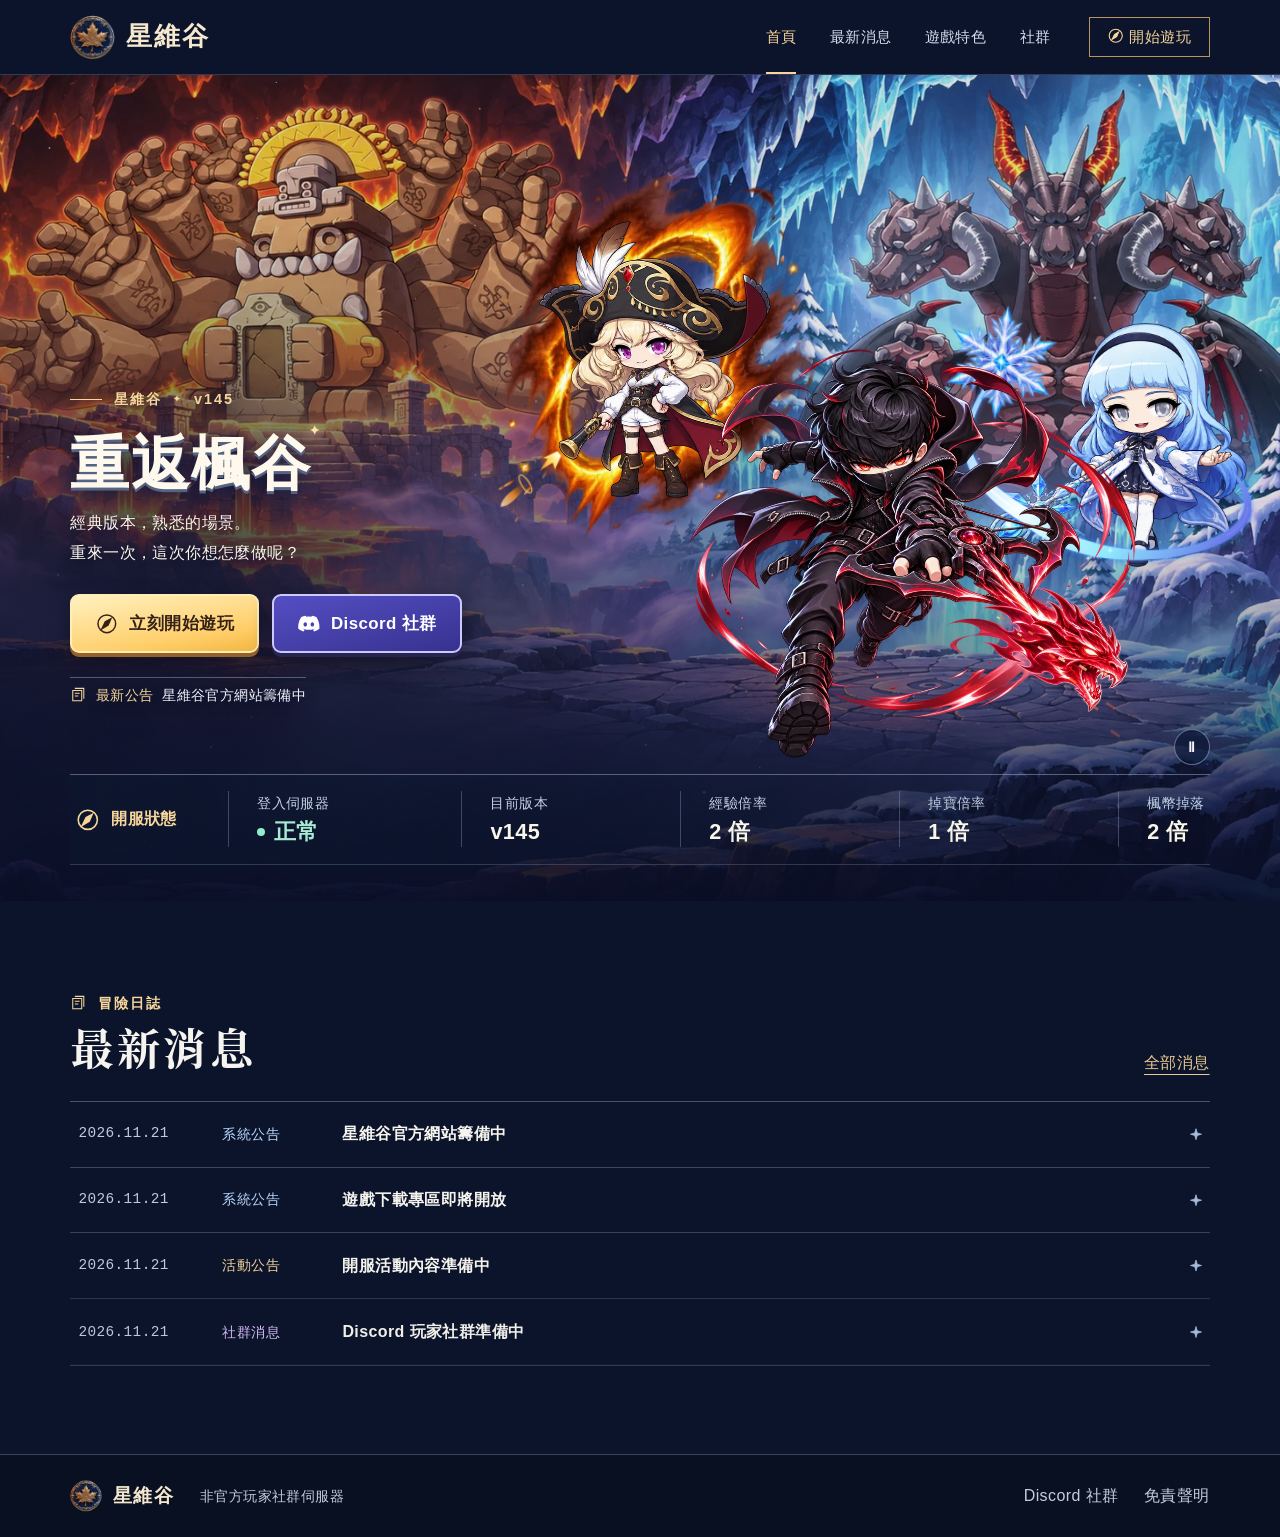
==== index.html @ 682af088 "Add files via upload 星維谷官網首次上傳" ====
<!doctype html>
<html lang="zh-Hant-TW"><head><meta charset="utf-8"><meta name="viewport" content="width=device-width, initial-scale=1">
<title>炎魔與闇黑龍王・三人共鬥｜星維谷</title><meta name="description" content="星維谷 v145 非官方玩家社群。查看登入狀態、遊戲倍率、最新公告與下載資訊。"><meta name="theme-color" content="#0c1732">
<meta property="og:title" content="炎魔與闇黑龍王・三人共鬥｜星維谷"><meta property="og:description" content="星維谷 v145 非官方玩家社群。查看登入狀態、遊戲倍率、最新公告與下載資訊。">
<link rel="icon" href="assets/hero/maple-medal.webp"><link rel="stylesheet" href="styles.css"><link rel="stylesheet" href="scene.css"><link rel="stylesheet" href="maple-party.css"><link rel="stylesheet" href="./trio.css">
<script type="module" src="app.js"></script></head><body><a class="skip" href="#main">跳至主要內容</a>
<header class="site-header"><div class="header-inner"><a class="brand" href="./" aria-label="星維谷首頁"><img src="assets/hero/maple-medal.webp" width="45" height="45" alt=""><span>星維谷</span></a>
<nav class="wide-nav" aria-label="主選單"><a href="./" aria-current="page">首頁</a><a href="news/">最新消息</a><a href="features/">遊戲特色</a><a href="community/">社群</a></nav>
<a class="nav-play" href="play/"><svg aria-hidden="true" class="icon" viewBox="0 0 24 24" fill="none" stroke="currentColor" stroke-width="1.5"><circle cx="12" cy="12" r="9"/><path d="m16 7-2.7 6.3L7 17l3.5-7Z" fill="currentColor"/></svg> 開始遊玩</a>
<details class="menu"><summary aria-label="網站選單"><svg aria-hidden="true" class="icon" viewBox="0 0 24 24" fill="none" stroke="currentColor" stroke-width="1.5"><path d="M3 7h18M3 12h18M3 17h18"/></svg></summary><nav aria-label="行動版主選單"><a href="./" aria-current="page">首頁</a><a href="news/">最新消息</a><a href="features/">遊戲特色</a><a href="community/">社群</a><a href="play/">開始遊玩</a><a href="disclaimer/">免責聲明</a></nav></details>
</div></header><main id="main" tabindex="-1"><section class="hero" aria-labelledby="hero-title">
    <picture class="landscape" aria-hidden="true"><source media="(max-width: 760px)" srcset="assets/hero/bosses-small.webp"><img src="assets/hero/bosses.webp" fetchpriority="high" alt=""></picture>
    <canvas class="galaxy" aria-hidden="true"></canvas><div class="shade"></div>
    <div class="hero-body wrap"><div class="hero-copy">
    <p class="eyebrow"><span class="hairline"></span> 星維谷 <span class="tiny-star">✦</span> v145</p>
    <h1 id="hero-title">重返楓谷</h1><p class="hero-intro">經典版本，熟悉的場景。<br>重來一次，這次你想怎麼做呢？</p>
    <div class="actions"><a class="action gold" href="play/"><svg aria-hidden="true" class="icon" viewBox="0 0 24 24" fill="none" stroke="currentColor" stroke-width="1.5"><circle cx="12" cy="12" r="9"/><path d="m16 7-2.7 6.3L7 17l3.5-7Z" fill="currentColor"/></svg><span>立刻開始遊玩</span></a><a class="action outline" href="community/"><svg aria-hidden="true" class="icon" viewBox="0 0 24 24" fill="none" stroke="currentColor" stroke-width="1.5"><path fill="currentColor" stroke="none" d="M19.6 5.1a18 18 0 0 0-4.4-1.4l-.6 1.2a15 15 0 0 0-5.2 0l-.6-1.2C7.2 4 5.7 4.5 4.4 5.1 1.7 9.1 1 13.1 1.3 17a17 17 0 0 0 5.4 2.8l1.1-1.8-1.7-.8.4-.3a13.5 13.5 0 0 0 11 0l.4.3-1.7.8 1.1 1.8a17 17 0 0 0 5.4-2.8c.4-4.5-.7-8.4-3.1-11.9ZM8.4 14.8c-1 0-1.8-1-1.8-2.2s.8-2.2 1.8-2.2 1.8 1 1.8 2.2-.8 2.2-1.8 2.2Zm7.2 0c-1 0-1.8-1-1.8-2.2s.8-2.2 1.8-2.2 1.8 1 1.8 2.2-.8 2.2-1.8 2.2Z"/></svg><span>Discord 社群</span></a></div>
    <a class="bulletin" href="news/website/"><svg aria-hidden="true" class="icon" viewBox="0 0 24 24" fill="none" stroke="currentColor" stroke-width="1.5"><path d="M4 5h13v15H4zM7 2h13v15M7 9h7M7 13h5"/></svg><span>最新公告</span><strong>星維谷官方網站籌備中</strong></a></div>
    <div class="party"><div class="actor scout" data-actor="scout" data-costume="maple-captain"><picture>
    <source media="(max-width: 760px)" srcset="assets/scene/maple-captain-small.webp"><img src="assets/scene/maple-captain.webp" alt="戴羽飾三角帽的金髮海盜" decoding="async"></picture>
    <canvas class="spell" aria-hidden="true"></canvas></div><div class="actor mage" data-actor="mage" data-costume="maple-frost"><picture>
    <source media="(max-width: 760px)" srcset="assets/scene/maple-frost-small.webp"><img src="assets/scene/maple-frost.webp" alt="手持冰晶法杖的藍髮法師" decoding="async"></picture>
    <canvas class="spell" aria-hidden="true"></canvas></div><div class="actor knight" data-actor="knight" data-costume="kain-dragon"><picture>
    <source media="(max-width: 760px)" srcset="assets/hero/kain-small.webp"><img src="assets/hero/kain.webp" alt="凱殷向前突進，赤龍箭從手弩射出" decoding="async"></picture>
    <canvas class="spell" aria-hidden="true"></canvas></div></div></div>
    <div class="hero-foot wrap"><aside class="status" aria-label="開服狀態"><div class="status-title"><svg aria-hidden="true" class="icon" viewBox="0 0 24 24" fill="none" stroke="currentColor" stroke-width="1.5"><circle cx="12" cy="12" r="9"/><path d="m16 7-2.7 6.3L7 17l3.5-7Z" fill="currentColor"/></svg> 開服狀態</div><dl><div><dt>登入伺服器</dt><dd>正常</dd></div><div><dt>目前版本</dt><dd>v145</dd></div><div><dt>經驗倍率</dt><dd>2 倍</dd></div><div><dt>掉寶倍率</dt><dd>1 倍</dd></div><div><dt>楓幣掉落</dt><dd>2 倍</dd></div></dl></aside></div></section><section class="journal wrap" id="news"><div class="journal-heading"><div><p class="eyebrow"><svg aria-hidden="true" class="icon" viewBox="0 0 24 24" fill="none" stroke="currentColor" stroke-width="1.5"><path d="M4 5h13v15H4zM7 2h13v15M7 9h7M7 13h5"/></svg> 冒險日誌</p><h2>最新消息</h2></div><a class="text-link" href="news/">全部消息</a></div><ul class="entries"><li data-category="system"><a href="news/website/"><time datetime="2026-11-21">2026.11.21</time><span class="category system">系統公告</span><strong>星維谷官方網站籌備中</strong><svg aria-hidden="true" class="icon" viewBox="0 0 24 24" fill="none" stroke="currentColor" stroke-width="1.5"><path d="m12 1 2.5 8.5L23 12l-8.5 2.5L12 23l-2.5-8.5L1 12l8.5-2.5Z" fill="currentColor"/></svg></a></li><li data-category="system"><a href="news/download/"><time datetime="2026-11-21">2026.11.21</time><span class="category system">系統公告</span><strong>遊戲下載專區即將開放</strong><svg aria-hidden="true" class="icon" viewBox="0 0 24 24" fill="none" stroke="currentColor" stroke-width="1.5"><path d="m12 1 2.5 8.5L23 12l-8.5 2.5L12 23l-2.5-8.5L1 12l8.5-2.5Z" fill="currentColor"/></svg></a></li><li data-category="event"><a href="news/opening/"><time datetime="2026-11-21">2026.11.21</time><span class="category event">活動公告</span><strong>開服活動內容準備中</strong><svg aria-hidden="true" class="icon" viewBox="0 0 24 24" fill="none" stroke="currentColor" stroke-width="1.5"><path d="m12 1 2.5 8.5L23 12l-8.5 2.5L12 23l-2.5-8.5L1 12l8.5-2.5Z" fill="currentColor"/></svg></a></li><li data-category="community"><a href="news/discord/"><time datetime="2026-11-21">2026.11.21</time><span class="category community">社群消息</span><strong>Discord 玩家社群準備中</strong><svg aria-hidden="true" class="icon" viewBox="0 0 24 24" fill="none" stroke="currentColor" stroke-width="1.5"><path d="m12 1 2.5 8.5L23 12l-8.5 2.5L12 23l-2.5-8.5L1 12l8.5-2.5Z" fill="currentColor"/></svg></a></li></ul></section></main><footer><div class="footer-inner"><a class="brand" href="./" aria-label="星維谷首頁"><img src="assets/hero/maple-medal.webp" width="45" height="45" alt=""><span>星維谷</span></a><p>非官方玩家社群伺服器</p><a href="community/">Discord 社群</a><a href="disclaimer/">免責聲明</a></div></footer></body></html>
---- styles.css ----
:root {
  color-scheme: dark;
  --night: #0b142a;
  --paper: #f6f4ee;
  --muted: #bfcbe0;
  --gold: #f7d69b;
  --line: #46536c;
  --display: "Star Display", "Huninn", "Noto Serif TC", "Songti TC", serif;
  --body: "Huninn", "PingFang TC", "Microsoft JhengHei", "Noto Sans CJK TC", sans-serif;
}
@font-face {font-family:"Star Display";src:url("assets/scene/title.woff") format("woff");font-display:swap;font-weight:700}
* {box-sizing:border-box}
body {margin:0;background:var(--night);color:var(--paper);font:1rem/1.75 var(--body);letter-spacing:.025em}
h1,h2,h3,p,dl,dd {margin:0}
a {color:inherit;text-decoration:none}
a:hover {color:var(--gold)}
button,summary {cursor:pointer;font:inherit}
button {color:inherit}
:focus-visible {outline:3px solid #9ae9ff;outline-offset:4px}
.skip {position:fixed;z-index:100;background:white;color:#091b32;padding:.6rem 1rem;left:1rem;top:-7rem}
.skip:focus {top:1rem}
.wrap,.header-inner,.footer-inner {width:min(89%,1380px);margin-inline:auto}
.icon {width:1.15em;height:1.15em;display:inline-block;vertical-align:-.17em;flex:none}
.site-header {background:#0b142a;border-bottom:1px solid #abc3e638;position:relative;z-index:10}
.header-inner {height:74px;display:flex;align-items:center;gap:clamp(1rem,3vw,4rem)}
.brand {display:inline-flex;align-items:center;gap:.65rem;font-size:1.63rem;font-weight:700;letter-spacing:.08em;white-space:nowrap}
.brand img {width:auto;height:45px;object-fit:contain}
.wide-nav {margin-left:auto;align-self:stretch;display:flex;gap:clamp(1.25rem,2.6vw,2.8rem)}
.wide-nav a {display:flex;align-items:center;position:relative;font-size:.96rem;color:#d5deed}
.wide-nav a[aria-current] {color:var(--gold)}
.wide-nav a[aria-current]::after {content:"";position:absolute;bottom:0;height:2px;background:var(--gold);left:0;right:0}
.nav-play {border:1px solid #b8955f;padding:.36rem 1.1rem;color:var(--gold);font-size:.95rem}
.menu {display:none;margin:0}
.menu summary {display:grid;place-items:center;width:44px;height:44px;list-style:none}
.menu summary::-webkit-details-marker {display:none}
.menu nav {position:absolute;inset:100% 0 auto;background:#101c35;border-bottom:1px solid var(--line);padding:.5rem 5%;box-shadow:0 18px 26px #0005}
.menu nav a {display:block;padding:.55rem 1rem}
.menu nav a[aria-current] {color:var(--gold)}
.eyebrow {display:flex;align-items:center;gap:.7rem;color:var(--gold);font-size:.9rem;letter-spacing:.14em;font-weight:600}
.hairline {width:2rem;height:1px;background:var(--gold)}
.tiny-star {font-size:.65em}
.actions {display:flex;gap:.8rem;flex-wrap:wrap}
.action {position:relative;min-height:48px;display:inline-flex;gap:.65rem;align-items:center;justify-content:center;padding:.65rem 1.5rem;font-weight:700;border-radius:4px;transition:box-shadow .25s}
.action.gold {color:#282238;background:#f5d294;border:1px solid #ffe3ae;box-shadow:inset 0 0 0 3px #f5d294,inset 0 0 0 4px #8a683c77}
.action.outline {background:#162642df;color:#f1f3fc;border:1px solid #afc8ec99}
.action:hover,.action:focus-visible {box-shadow:0 0 20px #b5d3ff55}
.action::after {content:"✦";position:absolute;right:6px;top:1px;font-size:.7em;opacity:0;transform:translate(8px,-4px);text-shadow:-8px 5px 3px #fff6;transition:transform .4s,opacity .4s}
.action:hover::after,.action:focus-visible::after {opacity:.85;transform:translate(0,0)}
.text-link,.back {color:#e8c990;text-decoration:underline;text-underline-offset:.35em}
.journal {padding-block:clamp(3rem,7vw,7rem)}
.journal-heading {display:flex;justify-content:space-between;align-items:end;margin-bottom:1.5rem}
h2 {font:700 clamp(1.8rem,3.4vw,3rem)/1.4 var(--display);letter-spacing:.055em}
.entries {margin:0;padding:0;list-style:none;border-top:1px solid var(--line)}
.entries li a {display:grid;grid-template-columns:7.5rem 6rem 1fr auto;gap:1.5rem;align-items:center;padding:1.15rem .5rem;border-bottom:1px solid #374761}
.entries li a:hover {background:#15243e}
.entries time,.reading time {font: .9rem/1.5 ui-monospace,monospace;color:var(--muted)}
.entries .icon {color:#a8bddd;width:.75rem}
.category {color:#b8d8ff;font-size:.9rem}
.category.event {color:#f6d29b}.category.community {color:#d9bdfd}
.footer-inner {display:flex;gap:1.6rem;align-items:center;flex-wrap:wrap;padding-block:1.5rem}
footer {border-top:1px solid #38445b;background:#081021;color:#c4cddc}
footer p {margin-right:auto;font-size:.875rem}
footer .brand {font-size:1.2rem}footer .brand img {width:auto;height:32px}
.inner-sky {background:linear-gradient(90deg,#0e1833f5,#121e38b5 55%,#17264135),url("assets/scene/landscape.webp") center 45%/cover;border-bottom:1px solid #415670}
.inner-intro {padding-block:clamp(3rem,7vw,6rem)}
.inner-intro h1 {margin:.8rem 0 .65rem;font:700 clamp(2.4rem,5.8vw,4.8rem)/1.25 var(--display);letter-spacing:.04em}
.inner-intro p,.reading p,.feature p {color:#d7e2f4;max-width:44em}
.crumb {font-size:.92rem;color:#d1d9e6}
.inner-content {padding-block:clamp(2rem,5vw,5rem);min-height:38vh}
.reading {max-width:49rem}.reading>*+* {margin-top:1.35rem}
.reading h2,.feature h2 {font-size:clamp(1.45rem,2.5vw,2.1rem)}
.reading h2 small {color:var(--gold);font:400 1rem ui-monospace,monospace}
.reading hr {border:0;border-top:1px solid var(--line);margin:2rem 0}
.pending {padding:.8rem 1rem;border-left:2px solid var(--gold);background:#16243e;display:flex;gap:.7rem;align-items:center;width:fit-content}
.steps {padding-left:1.6rem}.steps li {padding:.3rem}
.filters {display:flex;flex-wrap:wrap;gap:.4rem;margin-bottom:1.6rem}
[hidden] {display:none!important}
.filters button {background:none;border:0;border-bottom:2px solid transparent;padding:.55rem .9rem;font-size:1rem}
.filters button[aria-pressed=true] {color:var(--gold);border-color:var(--gold)}
.feature-spread {display:grid;grid-template-columns:1fr 40%;gap:5%;align-items:center}
.feature-spread img {width:100%;height:auto}
.feature {border-left:1px solid #a9bdd476;padding:0 1.5rem;margin-bottom:2rem}
.feature p {margin-top:.45rem}
@media(max-width:760px){
 .wrap,.header-inner,.footer-inner {width:90%}
 .header-inner {height:58px;gap:.7rem}
 .brand {font-size:1.35rem;gap:.4rem}.brand img {width:auto;height:35px}
 .wide-nav {display:none}.menu {display:block}.nav-play {margin-left:auto;padding:.22rem .7rem}
 .entries li a {grid-template-columns:auto 1fr;gap:.22rem .9rem;padding:1rem .2rem}
 .entries strong {grid-column:1/-1}.entries .icon {display:none}
 .footer-inner {gap:.55rem 1rem}footer p {width:60%}footer a {font-size:.92rem}
 .feature-spread {display:flex;flex-direction:column-reverse}.feature-spread img {width:min(90%,360px)}
 .actions {gap:.55rem}.action {padding:.55rem 1rem;font-size:.94rem;min-height:44px}
 .inner-sky {background-image:linear-gradient(90deg,#0e1833f5,#15203cb5),url("assets/scene/landscape-small.webp")}
}
@media(prefers-reduced-motion:reduce){*,*::before,*::after{scroll-behavior:auto!important;transition:none!important;animation:none!important}}
.action::before {
  content:"";position:absolute;inset:-6px;pointer-events:none;opacity:0;
  background:radial-gradient(circle at 91% 22%,#fff3c6 0 1.4px,transparent 2px),
    radial-gradient(circle at 97% 35%,#edf5ff 0 1px,transparent 1.8px),
    radial-gradient(circle at 85% 11%,#fff3c6 0 1px,transparent 1.8px),
    radial-gradient(circle at 6% 83%,#e4f4ff 0 1px,transparent 2px),
    radial-gradient(circle at 10% 90%,#ffdf95 0 1.2px,transparent 1.9px);
  transform:scale(1.14,1.35);transition:opacity .25s,transform .45s;
}
.action:is(:hover,:focus-visible)::before {opacity:1;transform:scale(1)}
@media(prefers-reduced-motion:reduce){.action::before,.action::after{transition:none}}
---- scene.css ----
.hero {
  position:relative;isolation:isolate;overflow:hidden;display:flex;flex-direction:column;
  min-height:calc(100vh - 74px);min-height:calc(100svh - 74px);background:#101f44;
}
.landscape,.galaxy,.shade {position:absolute;inset:0;width:100%;height:100%;pointer-events:none}
.landscape {z-index:-4;inset:-2%;width:104%;height:104%;transform:translate3d(var(--bg-x,0px),var(--bg-y,0px),0)}
.landscape img {width:100%;height:100%;object-fit:cover;object-position:58% 52%}
.galaxy {z-index:-3;mix-blend-mode:screen}
.shade {z-index:-2;background:linear-gradient(90deg,#09152ec2 2%,#0b18367d 34%,transparent 66%),linear-gradient(0deg,#0b142a 1%,#0b142a77 18%,transparent 43%)}
.hero-body {display:grid;grid-template-columns:45% 55%;align-items:center;flex:1;position:relative;padding-block:clamp(2rem,5vh,5rem)}
.hero-copy {z-index:2;position:relative;text-shadow:0 2px 12px #081328;align-self:center}
.hero h1 {width:fit-content;position:relative;font:700 clamp(3.8rem,6.8vw,7.4rem)/1.3 var(--display);letter-spacing:.055em;color:#fff9ed;text-shadow:0 3px 0 #536381,0 6px 24px #0c1944;white-space:nowrap;margin:.15em 0 .19em}
.hero h1::after {content:"✦";position:absolute;right:-.74em;top:.08em;font-size:.22em;color:#ffe3a5;text-shadow:0 0 12px #d6e6ff}
.hero-intro {font-size:clamp(1rem,1.2vw,1.16rem);color:#e4edfb;max-width:27em;line-height:1.85}
.hero .actions {margin:1.65rem 0 1.5rem;text-shadow:none}
.bulletin {display:inline-flex;align-items:center;gap:.55rem;font-size:.9rem;color:#f4f5ff;line-height:1.5;padding:.4rem 0;border-top:1px solid #b1c7ee66;flex-wrap:wrap}
.bulletin span,.bulletin .icon {color:var(--gold)}.bulletin strong {font-weight:500}
.party {position:relative;width:100%;height:clamp(350px,min(44vw,63vh),690px);pointer-events:none}
.actor {position:absolute;transform:translate3d(var(--x,0px),var(--y,0px),0);width:auto}
.actor picture,.actor img {display:block;width:100%;height:100%;object-fit:contain}
.knight {height:91%;aspect-ratio:504/1021;left:26%;bottom:0;z-index:3}
.mage {height:68%;aspect-ratio:518/1024;left:61%;top:0;z-index:2}
.scout {height:45%;aspect-ratio:512/952;left:3%;top:28%;z-index:1}
.spell {position:absolute;inset:-14%;width:128%;height:128%;pointer-events:none;mix-blend-mode:screen}
.hero-foot {position:relative;padding-bottom:clamp(1.8rem,4vh,4rem)}
.status {border-top:1px solid #a4bada77;border-bottom:1px solid #8296b14d;display:flex;align-items:center;gap:clamp(1rem,4vw,5rem);padding:1.05rem .3rem;background:linear-gradient(90deg,#0c193076,transparent)}
.status-title {color:var(--gold);font-weight:700;display:flex;align-items:center;gap:.65rem;white-space:nowrap}
.status-title .icon {width:1.6rem;height:1.6rem}
.status dl {display:flex;align-items:center;justify-content:space-between;flex:1;gap:1rem}
.status dl div {padding-left:clamp(.5rem,2.2vw,2.7rem);border-left:1px solid #8baacf5c}
.status dt {font-size:.875rem;color:#c3d1e5}.status dd {color:#f8f5e9;line-height:1.45;font-weight:700;font-size:1.35rem}
.status dl div:first-child dd {color:#a7ecd2}.status dl div:first-child dd::before {content:"";display:inline-block;width:.38em;height:.38em;background:#95eac8;border-radius:50%;margin-right:.38em;vertical-align:.13em}
.motion-switch {display:grid;place-items:center;width:36px;height:36px;position:absolute;right:0;bottom:calc(100% + .55rem);border:1px solid #bdd0f17a;background:#0c1735b8;border-radius:100%;color:#f7f7ff;font:700 14px/1 sans-serif}
@media (min-width:761px) and (max-width:1000px){
 .hero-body {grid-template-columns:46% 54%}.party {height:36vw;min-height:300px}.hero h1 {font-size:6.6vw}
 .status {gap:1rem}.status dl div {padding-left:.8rem}
}
@media(max-width:760px){
 .hero {min-height:calc(100svh - 58px)}
 .hero-body {display:flex;flex-direction:column;align-items:stretch;justify-content:center;padding:1.25rem 0 .4rem;gap:.25rem}
 .hero-copy {align-self:stretch}.hero h1 {font-size:clamp(3.15rem,11.5vw,5rem);margin:.03em 0}
 .hero-intro {font-size:1rem;line-height:1.6;max-width:31rem}
 .hero .actions {margin:.9rem 0 .65rem}
 .bulletin {font-size:.875rem}
 .landscape img {object-position:57% 54%}
 .shade {background:linear-gradient(0deg,#0b142a 0%,#0b142a55 25%,transparent 50%),linear-gradient(120deg,#0b1936d9 2%,#11234a9c 37%,transparent 75%)}
 .party {height:clamp(160px,31svh,330px);width:min(100%,480px);margin:.15rem auto 0}
 .scout {left:12%;top:29%;height:52%}.knight {left:34%;height:97%}.mage {left:67%;top:2%;height:71%}
 .hero-foot {padding-bottom:1rem}.status {display:block;padding:.6rem 0 .7rem;background:#0d19345c}
 .status-title {font-size:.88rem;line-height:1.35;margin-bottom:.45rem}.status-title .icon {width:1rem;height:1rem}
 .status dl {gap:0;justify-content:space-between}.status dl div {padding-left:.45rem}.status dl div:first-child {border:0;padding-left:0}
 .status dt {font-size:.84rem;letter-spacing:0;white-space:nowrap}.status dd {font-size:1.05rem}
 .motion-switch {bottom:calc(100% + .2rem)}
}
@media(max-width:359px){.status dt {font-size:.76rem}.hero .action {padding-inline:.75rem}.hero-intro {font-size:.95rem}}

@media(prefers-reduced-motion:reduce){.galaxy,.spell,.motion-switch{display:none}}
---- maple-party.css ----
/* The alternate costumes share the original stage, with bounds fitted to their wider silhouettes. */
.party {container-type:size}
.party .actor {height:auto}
.party [data-costume="maple-neo"] {
  aspect-ratio:472/706;
  width:min(45cqw, 58cqh);
  left:24%;bottom:0;
}
.party [data-costume="maple-frost"] {
  aspect-ratio:737/667;
  width:min(48cqw, 70cqh);
  right:0;left:auto;top:2%;
}
.party [data-costume="maple-captain"] {
  aspect-ratio:588/702;
  width:min(28cqw, 37cqh);
  left:0;top:26%;
}
@media (max-width:760px) {
  .party [data-costume="maple-neo"] {left:25%}
  .party [data-costume="maple-captain"] {left:1%;top:29%}
}
.actor[data-costume] .spell {inset:auto;mix-blend-mode:normal}
[data-costume="maple-captain"] .spell {z-index:-1}
@media(prefers-reduced-motion:reduce){.actor[data-costume] .spell{display:block}}
---- trio.css ----
.landscape img{object-position:center top;filter:saturate(.92) brightness(.88)}
.party [data-costume="kain-dragon"]{height:auto;aspect-ratio:auto;left:16%;bottom:-6%;width:min(73cqw,90cqh);z-index:3}
.party [data-costume="maple-frost"]{width:min(49cqw,64cqh);right:-4%;top:-1%}
.party [data-costume="maple-captain"]{width:min(37cqw,45cqh);left:-7%;top:10%}
.party [data-costume="kain-dragon"] picture{animation:dash 5s infinite;transform-origin:68% 60%}
.party .actor .spell{scale:1.14}
.party [data-costume="kain-dragon"] .spell{scale:1}
.hero:has(.motion-switch[aria-label="播放場景動畫"]) .party picture{animation-play-state:paused}
@keyframes dash{0%,70%,100%{transform:translate(0,0) scale(1)}78%{transform:translate(-1.3%,-1.4%) scale(.975)}84%{transform:translate(2.1%,1.5%) scale(1.065)}}
@media(max-width:760px){.party [data-costume="maple-frost"]{right:1%;top:0}.party [data-costume="maple-captain"]{left:1%;top:8%}.party [data-costume="kain-dragon"]{left:20%;width:min(67cqw,87cqh);bottom:0}}
@media(prefers-reduced-motion:reduce){.party [data-costume="kain-dragon"] picture{animation:none}}
.hero .action{
  min-height:58px;padding:.8rem clamp(1rem,1.8vw,1.9rem);
  font-size:clamp(1rem,1.32vw,1.22rem);border-radius:9px;letter-spacing:.025em;
  transition:transform .18s,box-shadow .18s;
}
.hero .action .icon{width:1.4em;height:1.4em}
.hero .action.gold{
  color:#362117;background:linear-gradient(170deg,#fff1c0,#ffce69 72%,#f3b641);
  border:2px solid #ffedb6;box-shadow:0 4px 0 #946129,0 8px 20px #130b1c99;
}
.hero .action.outline{
  background:linear-gradient(165deg,#554ec4,#37328f);color:white;border:2px solid #cbc9ff;
  box-shadow:0 4px 0 #272450,0 8px 20px #130b1c99;
}
.hero .action:hover{transform:translateY(-2px)}
.hero .action:focus-visible{outline:3px solid white;outline-offset:4px}
@media(min-width:761px){
 .landscape{inset:0;width:100%;height:100%;background:#191627}
 .landscape img{object-position:50% 4%}
 .shade{background:linear-gradient(0deg,#090e25ed 0%,transparent 45%),radial-gradient(ellipse at 13% 66%,#101229dc 0%,#16132877 24%,transparent 55%)}
 .party{align-self:end}
 .hero-copy{align-self:end;padding-bottom:1rem}
}
@media(max-width:760px){
 .hero{background:linear-gradient(140deg,#322130,#142341 65%,#10182c)}
 .landscape{inset:0;width:100%;height:auto;aspect-ratio:16/9;mask-image:linear-gradient(#000 70%,transparent)}
 .landscape img{object-fit:contain;object-position:top}
 .hero-body{padding-top:clamp(90px,28vw,200px)}
 .hero .actions{gap:.65rem}
 .hero .action{min-height:50px;font-size:1rem;padding:.65rem .85rem}
 .shade{background:linear-gradient(0deg,#10172b99,transparent 70%)}
}
@media(prefers-reduced-motion:reduce){.hero .action{transition:none}.hero .action:hover{transform:none}}
@media(min-width:761px){
 .party [data-costume="maple-frost"]{top:28%;right:-6%;width:min(43cqw,59cqh)}
}
.hero h1{font-size:clamp(2.6rem,4.6vw,5rem);letter-spacing:.02em}
.hero-intro{max-width:27em;text-wrap:pretty;color:#fff7ed}
.brand{color:#f5e8ce}
@media(max-width:760px){.hero h1{font-size:clamp(2.25rem,8vw,3.8rem)}}
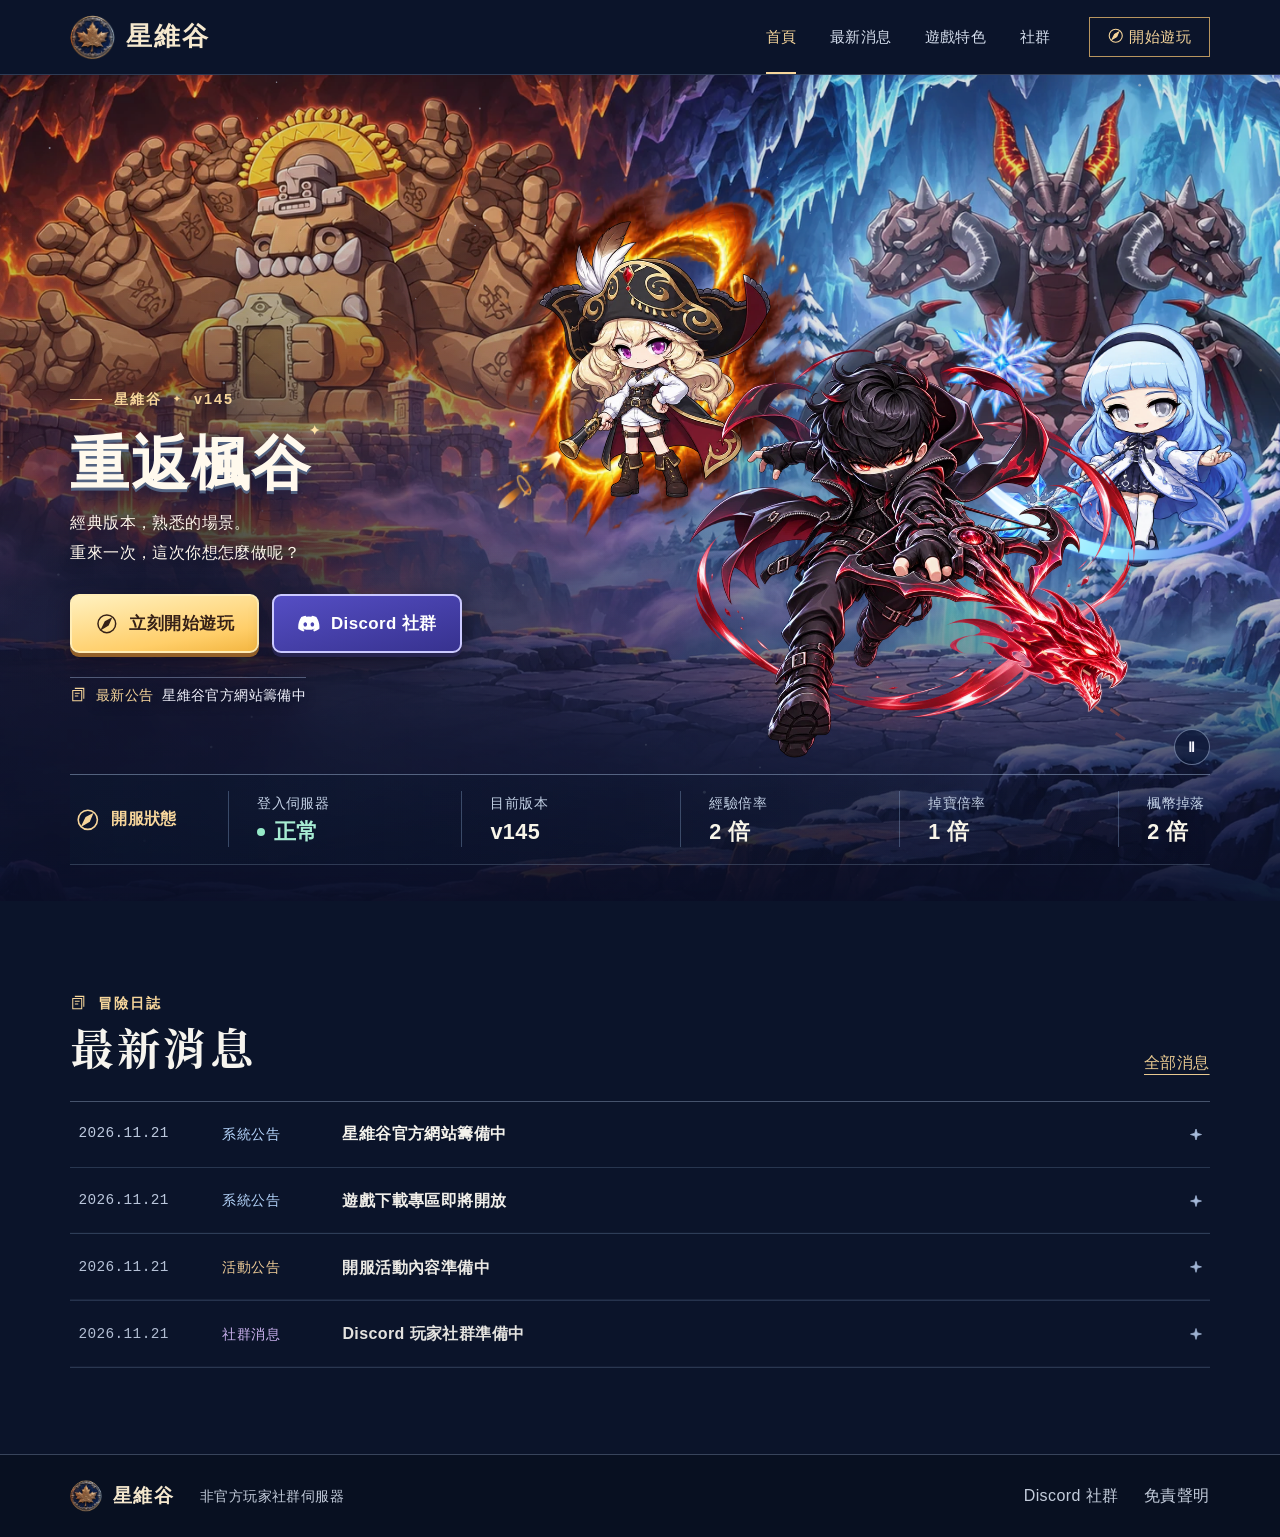
==== commit 7996f13e: "Add files via upload" ====
--- a/index.html
+++ b/index.html
@@ -1,7 +1,24 @@
 <!doctype html>
 <html lang="zh-Hant-TW"><head><meta charset="utf-8"><meta name="viewport" content="width=device-width, initial-scale=1">
-<title>炎魔與闇黑龍王・三人共鬥｜星維谷</title><meta name="description" content="星維谷 v145 非官方玩家社群。查看登入狀態、遊戲倍率、最新公告與下載資訊。"><meta name="theme-color" content="#0c1732">
-<meta property="og:title" content="炎魔與闇黑龍王・三人共鬥｜星維谷"><meta property="og:description" content="星維谷 v145 非官方玩家社群。查看登入狀態、遊戲倍率、最新公告與下載資訊。">
+<title>星維谷 StarVow｜重返楓谷 v145</title>
+<meta name="description" content="經典版本，熟悉的場景。重來一次，這次你想怎麼做呢？">
+<meta name="theme-color" content="#0c1732">
+<link rel="canonical" href="https://starvow.online/">
+<meta property="og:type" content="website">
+<meta property="og:site_name" content="星維谷 StarVow">
+<meta property="og:locale" content="zh_TW">
+<meta property="og:title" content="星維谷 StarVow｜重返楓谷 v145">
+<meta property="og:description" content="經典版本，熟悉的場景。重來一次，這次你想怎麼做呢？">
+<meta property="og:url" content="https://starvow.online/">
+<meta property="og:image" content="https://starvow.online/starvow-share.jpg">
+<meta property="og:image:type" content="image/jpeg">
+<meta property="og:image:width" content="1200">
+<meta property="og:image:height" content="630">
+<meta property="og:image:alt" content="星維谷冰火雙王主視覺">
+<meta name="twitter:card" content="summary_large_image">
+<meta name="twitter:title" content="星維谷 StarVow｜重返楓谷 v145">
+<meta name="twitter:description" content="經典版本，熟悉的場景。重來一次，這次你想怎麼做呢？">
+<meta name="twitter:image" content="https://starvow.online/starvow-share.jpg">
 <link rel="icon" href="assets/hero/maple-medal.webp"><link rel="stylesheet" href="styles.css"><link rel="stylesheet" href="scene.css"><link rel="stylesheet" href="maple-party.css"><link rel="stylesheet" href="./trio.css">
 <script type="module" src="app.js"></script></head><body><a class="skip" href="#main">跳至主要內容</a>
 <header class="site-header"><div class="header-inner"><a class="brand" href="./" aria-label="星維谷首頁"><img src="assets/hero/maple-medal.webp" width="45" height="45" alt=""><span>星維谷</span></a>
